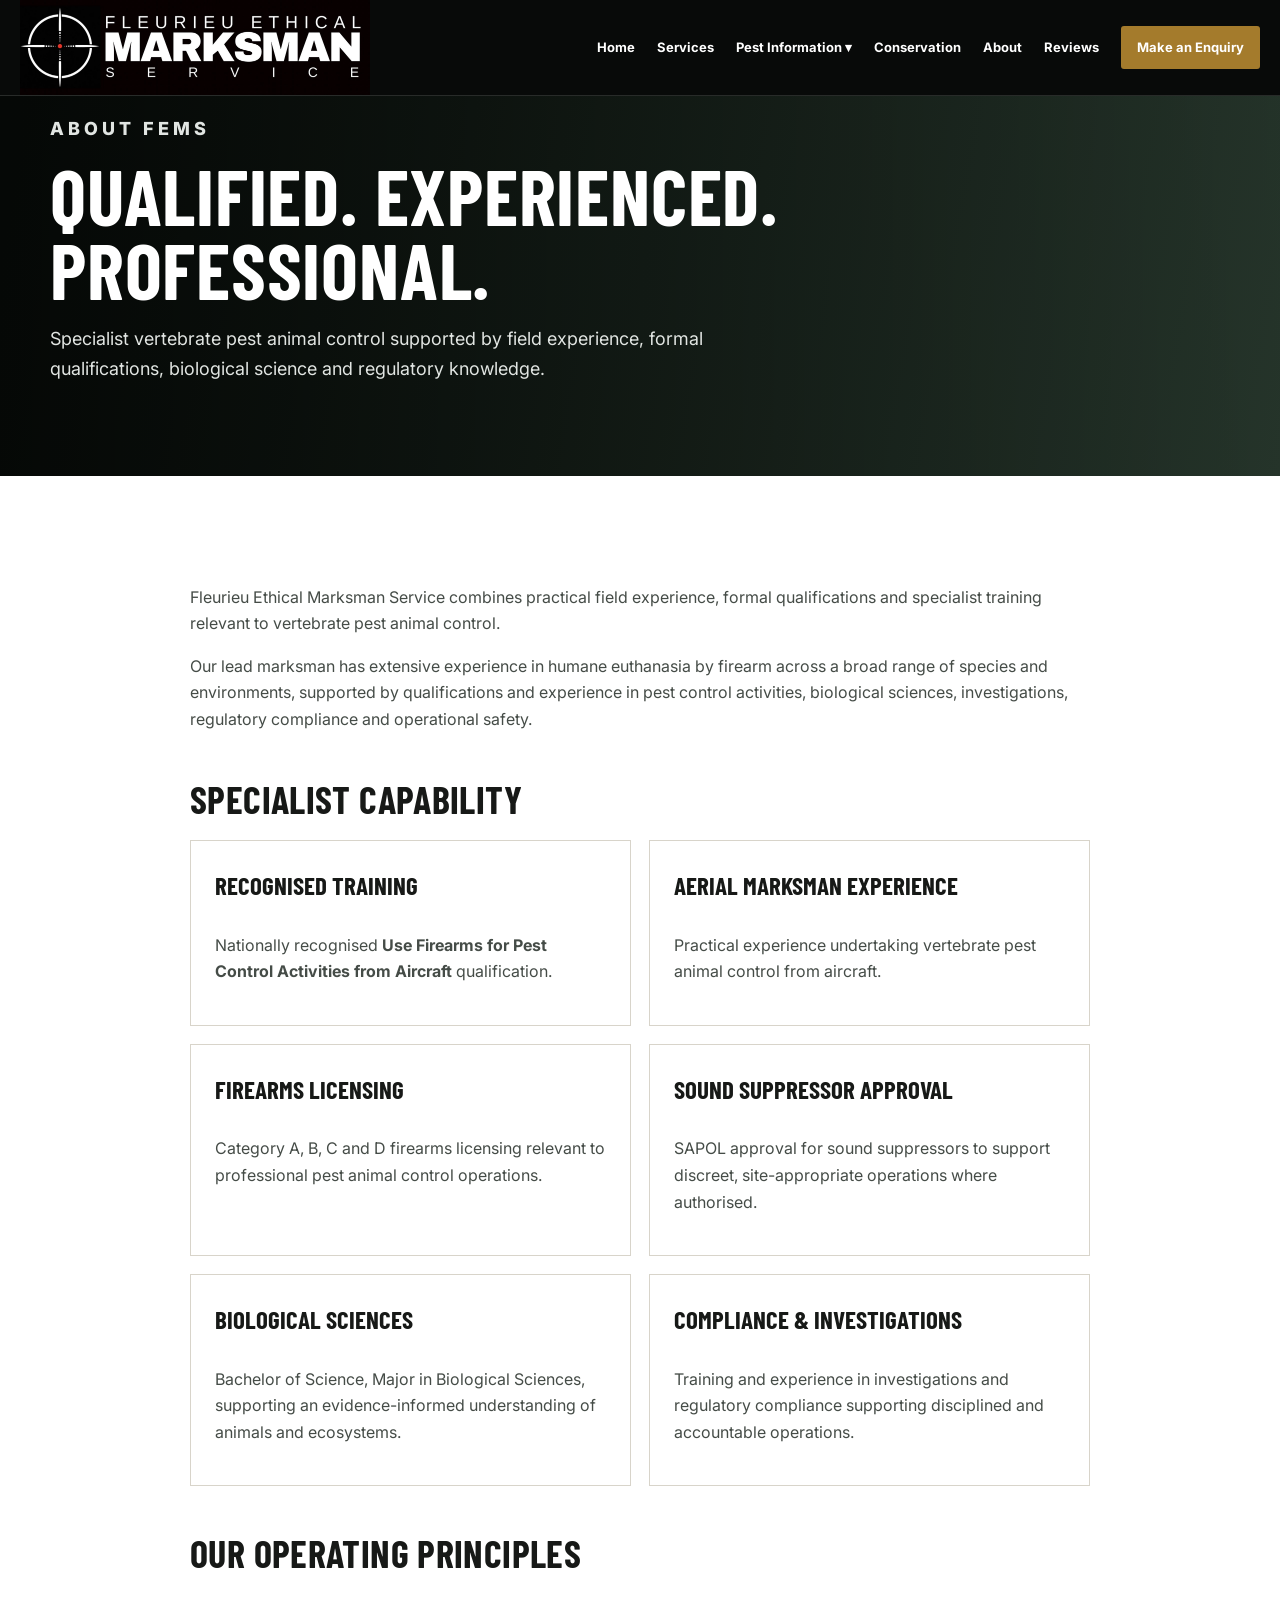
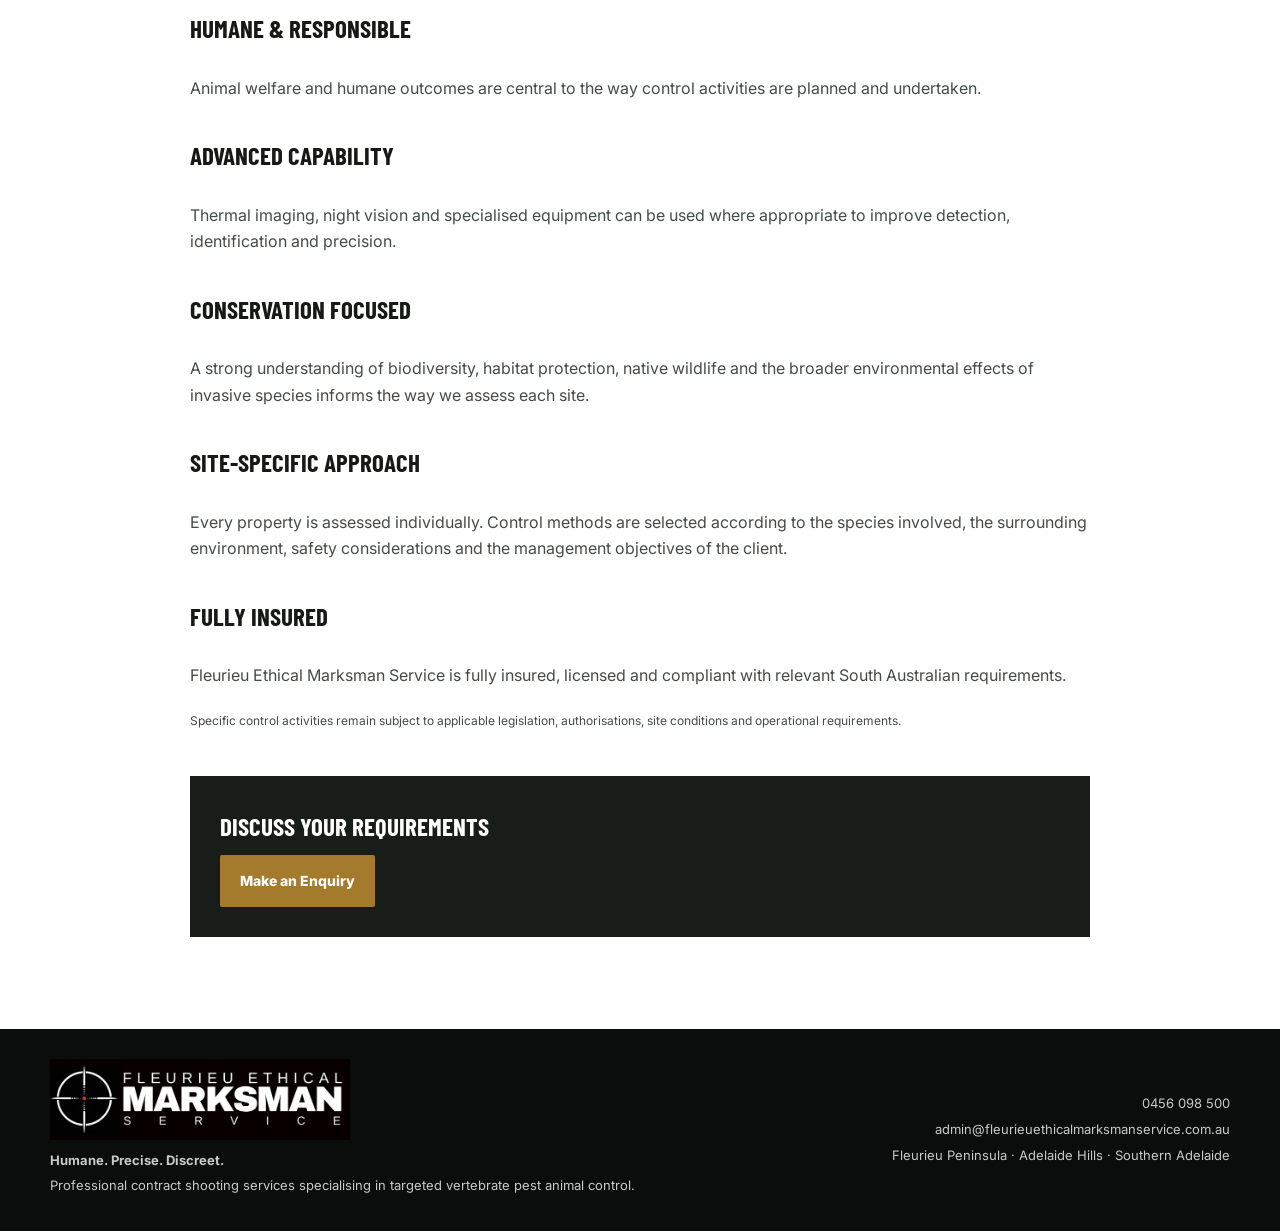
==== about.html @ 38e9bbe1 "Add files via upload" ====
<!doctype html><html lang="en-AU"><head><meta charset="utf-8"><meta name="viewport" content="width=device-width,initial-scale=1"><title>About FEMS | Fleurieu Ethical Marksman Service</title><meta name="description" content="Learn about the qualifications, experience, capability and professional approach behind Fleurieu Ethical Marksman Service."><link rel="stylesheet" href="styles.css"></head><body><header class="site-header"><nav class="nav"><a class="logo" href="index.html" aria-label="Fleurieu Ethical Marksman Service home"><img src="assets/logo.jpg" alt="Fleurieu Ethical Marksman Service"></a><button class="menu" aria-label="Open navigation">☰</button><div class="nav-links"><a href="index.html">Home</a><a href="index.html#services">Services</a><div class="dropdown"><button class="dropbtn">Pest Information ▾</button><div class="dropdown-content"><a href="feral-pigeons.html">Feral Pigeons</a><a href="european-rabbits.html">European Rabbits</a><a href="european-hares.html">European Hares</a><a href="red-foxes.html">Red Foxes</a><a href="feral-deer.html">Feral Deer</a><a href="feral-cats.html">Feral Cats</a></div></div><a href="conservation.html">Conservation</a><a href="about.html">About</a><a href="index.html#reviews">Reviews</a><a class="nav-cta" href="index.html#enquiry">Make an Enquiry</a></div></nav></header><main><section class="page-hero"><div class="wrap"><p class="kicker">About FEMS</p><h1>Qualified. Experienced. Professional.</h1><p>Specialist vertebrate pest animal control supported by field experience, formal qualifications, biological science and regulatory knowledge.</p></div></section><section class="section white"><div class="wrap article"><p>Fleurieu Ethical Marksman Service combines practical field experience, formal qualifications and specialist training relevant to vertebrate pest animal control.</p><p>Our lead marksman has extensive experience in humane euthanasia by firearm across a broad range of species and environments, supported by qualifications and experience in pest control activities, biological sciences, investigations, regulatory compliance and operational safety.</p><h2>Specialist capability</h2><div class="capability"><div><h3>Recognised Training</h3><p>Nationally recognised <strong>Use Firearms for Pest Control Activities from Aircraft</strong> qualification.</p></div><div><h3>Aerial Marksman Experience</h3><p>Practical experience undertaking vertebrate pest animal control from aircraft.</p></div><div><h3>Firearms Licensing</h3><p>Category A, B, C and D firearms licensing relevant to professional pest animal control operations.</p></div><div><h3>Sound Suppressor Approval</h3><p>SAPOL approval for sound suppressors to support discreet, site-appropriate operations where authorised.</p></div><div><h3>Biological Sciences</h3><p>Bachelor of Science, Major in Biological Sciences, supporting an evidence-informed understanding of animals and ecosystems.</p></div><div><h3>Compliance &amp; Investigations</h3><p>Training and experience in investigations and regulatory compliance supporting disciplined and accountable operations.</p></div></div><h2>Our operating principles</h2><h3>Humane &amp; Responsible</h3><p>Animal welfare and humane outcomes are central to the way control activities are planned and undertaken.</p><h3>Advanced Capability</h3><p>Thermal imaging, night vision and specialised equipment can be used where appropriate to improve detection, identification and precision.</p><h3>Conservation Focused</h3><p>A strong understanding of biodiversity, habitat protection, native wildlife and the broader environmental effects of invasive species informs the way we assess each site.</p><h3>Site-Specific Approach</h3><p>Every property is assessed individually. Control methods are selected according to the species involved, the surrounding environment, safety considerations and the management objectives of the client.</p><h3>Fully Insured</h3><p>Fleurieu Ethical Marksman Service is fully insured, licensed and compliant with relevant South Australian requirements.</p><p class="legal-note">Specific control activities remain subject to applicable legislation, authorisations, site conditions and operational requirements.</p><div class="service-cta"><h3>Discuss your requirements</h3><a class="button gold" href="index.html#enquiry">Make an Enquiry</a></div></div></section></main><footer class="footer"><div class="wrap footer-grid"><div><img class="footer-logo" src="assets/logo.jpg" alt="Fleurieu Ethical Marksman Service"><p><strong>Humane. Precise. Discreet.</strong></p><p>Professional contract shooting services specialising in targeted vertebrate pest animal control.</p></div><div class="footer-right"><p><a href="tel:+61456098500">0456 098 500</a></p><p><a href="mailto:admin@fleurieuethicalmarksmanservice.com.au">admin@fleurieuethicalmarksmanservice.com.au</a></p><p>Fleurieu Peninsula · Adelaide Hills · Southern Adelaide</p></div></div></footer><script>document.querySelector('.menu')?.addEventListener('click',()=>document.querySelector('.nav-links').classList.toggle('open'));</script></body></html>
---- styles.css ----
@import url('https://fonts.googleapis.com/css2?family=Barlow+Condensed:wght@500;600;700&family=Inter:wght@400;500;600;700&display=swap');
:root{--ink:#171917;--black:#0d0f0e;--charcoal:#1a1e1b;--paper:#f4f1e9;--white:#fff;--muted:#686d68;--gold:#a47b2c;--gold2:#c19a4b;--line:#d8d4ca;--green:#26342b;--max:1180px}
*{box-sizing:border-box}html{scroll-behavior:smooth}body{margin:0;background:var(--paper);color:var(--ink);font-family:Inter,Arial,sans-serif;line-height:1.66}img{max-width:100%;display:block}a{color:inherit}.wrap{width:min(var(--max),calc(100% - 40px));margin:auto}.narrow{width:min(820px,calc(100% - 40px));margin:auto}
.site-header{position:sticky;top:0;z-index:50;background:#080a09;border-bottom:1px solid #282b29}.nav{width:min(1240px,calc(100% - 32px));margin:auto;min-height:88px;display:flex;align-items:center;justify-content:space-between;gap:28px}.logo{display:block;width:350px;max-width:36vw}.logo img{width:100%;height:auto}.nav-links{display:flex;align-items:center;gap:22px;color:#fff;font-size:13px;font-weight:700}.nav-links>a,.dropbtn{text-decoration:none;color:#fff;background:none;border:0;font:inherit;padding:12px 0;cursor:pointer}.nav-links>a:hover,.dropbtn:hover{color:var(--gold2)}.nav-cta{background:var(--gold)!important;padding:11px 16px!important;border-radius:3px}.dropdown{position:relative}.dropdown-content{display:none;position:absolute;top:43px;left:-18px;width:245px;background:#111411;border:1px solid #2b302d;box-shadow:0 16px 35px #0008}.dropdown-content a{display:block;text-decoration:none;padding:11px 16px;color:#eee;border-bottom:1px solid #222723}.dropdown-content a:hover{background:#1c211d;color:var(--gold2)}.dropdown:hover .dropdown-content,.dropdown:focus-within .dropdown-content{display:block}.menu{display:none;color:white;background:none;border:0;font-size:28px}
.hero{min-height:670px;position:relative;display:flex;align-items:center;background:url('assets/hero.jpg') center 52%/cover no-repeat;color:#fff}.hero:before{content:'';position:absolute;inset:0;background:linear-gradient(90deg,rgba(0,0,0,.76) 0%,rgba(0,0,0,.55) 43%,rgba(0,0,0,.18) 78%,rgba(0,0,0,.1))}.hero-content{position:relative;z-index:1;width:min(var(--max),calc(100% - 40px));margin:auto;max-width:1180px}.hero-copy{max-width:760px}.kicker{font-size:12px;letter-spacing:.22em;font-weight:800;color:var(--gold2);text-transform:uppercase;margin:0 0 14px}.hero h1,.page-hero h1,h2{font-family:'Barlow Condensed',Arial,sans-serif;text-transform:uppercase;letter-spacing:.01em}.hero h1{font-size:clamp(58px,8vw,100px);line-height:.9;margin:0 0 25px}.hero h1 span{font-weight:500}.hero .lead{font-size:20px;max-width:760px;color:#f0f0ed;margin:0 0 16px}.hero .support{max-width:780px;color:#d6d9d6}.actions{display:flex;gap:12px;flex-wrap:wrap;margin-top:30px}.button{display:inline-block;text-decoration:none;padding:13px 19px;font-weight:800;font-size:14px;border:1px solid transparent;border-radius:2px}.button.gold{background:var(--gold);color:white}.button.dark{background:var(--black);color:white}.button.outline{border-color:#ccc;color:white}.button.light-outline{border-color:#222;color:#222}.button:hover{filter:brightness(1.08)}
.feature-strip{background:#101311;color:#fff;border-top:1px solid #272c28;border-bottom:1px solid #272c28}.features{display:grid;grid-template-columns:repeat(5,1fr)}.feature{padding:27px 22px;border-right:1px solid #2c312e}.feature:last-child{border-right:0}.feature b{display:block;font-family:'Barlow Condensed';font-size:18px;text-transform:uppercase;margin-bottom:5px}.feature span{font-size:13px;color:#c7cbc8}.feature .num{color:var(--gold2);font-weight:800;font-size:12px;letter-spacing:.1em;margin-bottom:8px}
.section{padding:92px 0}.section.white{background:white}.section.dark{background:var(--charcoal);color:#fff}.section.earth{background:#e8e3d7}.section h2{font-size:clamp(38px,5vw,58px);line-height:1.05;margin:0 0 20px}.heading{max-width:800px;margin-bottom:42px}.heading p:last-child{font-size:17px;color:#5b625d}.dark .heading p:last-child{color:#c5cac6}.intro p{font-size:18px;color:#4e554f}
.service-grid{display:grid;grid-template-columns:repeat(2,1fr);gap:16px}.service-card{background:#242925;padding:30px;border:1px solid #353c37}.service-card h3,.species-card h3{font-family:'Barlow Condensed';text-transform:uppercase;font-size:28px;margin:0 0 12px}.service-card p{color:#c9ceca}.learn{display:inline-block;margin-top:8px;color:var(--gold2);font-weight:800;text-decoration:none;font-size:13px;text-transform:uppercase;letter-spacing:.06em}.learn:hover{text-decoration:underline}.species-grid{display:grid;grid-template-columns:repeat(3,1fr);gap:18px}.species-card{background:white;border:1px solid var(--line);padding:28px;display:flex;flex-direction:column;min-height:285px}.species-card .species-kicker{color:var(--gold);font-size:12px;font-weight:800;text-transform:uppercase;letter-spacing:.08em}.species-card p{color:#535a55}.species-card .learn{margin-top:auto}.species-card.with-image{padding:0;overflow:hidden}.species-card.with-image img{height:190px;width:100%;object-fit:cover}.species-card.with-image .card-body{padding:25px;display:flex;flex-direction:column;flex:1}
.split{display:grid;grid-template-columns:1.08fr .92fr;gap:80px;align-items:start}.image-panel{min-height:480px;background:url('assets/conservation.jpg') center/cover no-repeat;box-shadow:0 18px 50px #0002}.values{border-top:1px solid #bfb8aa}.values div{display:flex;gap:20px;padding:17px 0;border-bottom:1px solid #bfb8aa;font-weight:700}.values b{color:var(--gold)}.quote{border-left:4px solid var(--gold);padding:3px 0 3px 20px;font-size:21px;font-weight:600;margin-top:28px}.who-grid,.why-grid{display:grid;grid-template-columns:repeat(4,1fr);gap:12px}.who-grid div,.why-grid div{background:#fff;border:1px solid var(--line);padding:20px;font-weight:700}.why-grid div span{display:block;color:#606661;font-weight:400;font-size:14px;margin-top:6px}.review-grid{display:grid;grid-template-columns:1.05fr .95fr;gap:60px;align-items:center}.stars{color:#d2a33d;letter-spacing:4px;font-size:24px}.review-box{background:#252a26;border:1px solid #3a423d;padding:32px}.review-box p{color:#cbd0cc}.areas{display:flex;flex-wrap:wrap;gap:9px}.areas span{border:1px solid #bcb8ae;background:white;padding:10px 14px;font-weight:700}
.contact-grid{display:grid;grid-template-columns:.9fr 1.1fr;gap:70px}.contact-info a{text-decoration:none}.form{display:grid;grid-template-columns:1fr 1fr;gap:15px}.form label{font-size:13px;font-weight:700}.form .full{grid-column:1/-1}.form input,.form select,.form textarea{width:100%;display:block;margin-top:6px;padding:13px;border:1px solid #c8c9c5;background:#fbfbf8;font:inherit}.form textarea{resize:vertical}.form small{grid-column:1/-1;color:#676d68}.form button{grid-column:1/-1;width:max-content}
.footer{background:#0b0d0c;color:#c7cbc8;padding:30px 0}.footer-grid{display:grid;grid-template-columns:1.4fr 1fr;gap:30px;align-items:center}.footer-logo{width:300px;margin-bottom:10px}.footer p{margin:4px 0;font-size:13px}.footer a{text-decoration:none}.footer-right{text-align:right}
.page-hero{position:relative;min-height:380px;display:flex;align-items:flex-end;background:linear-gradient(100deg,#111b14,#33483a);color:#fff;overflow:hidden}.page-hero.has-image{background-position:center;background-size:cover}.page-hero:before{content:'';position:absolute;inset:0;background:linear-gradient(90deg,rgba(0,0,0,.72),rgba(0,0,0,.28))}.page-hero .wrap{position:relative;z-index:1;padding-bottom:55px}.page-hero h1{font-size:clamp(52px,7vw,78px);line-height:.95;margin:0 0 12px}.page-hero p{max-width:720px;font-size:18px;color:#e1e5e2}.article{max-width:900px}.article h2{margin-top:48px;font-size:38px}.article h3{font-family:'Barlow Condensed';text-transform:uppercase;font-size:25px;margin-top:34px}.article p,.article li{color:#454c47}.article ul{padding-left:22px}.article li{margin:7px 0}.callout{background:#ebe5d8;border-left:4px solid var(--gold);padding:24px;margin:32px 0}.service-cta{margin-top:45px;padding:30px;background:#181d19;color:#fff}.service-cta h3{margin:0 0 8px;color:white}.service-cta p{color:#c9ceca}.breadcrumbs{font-size:12px;color:#777;margin-bottom:18px}.breadcrumbs a{text-decoration:none}.note{font-size:13px;color:#68706b}.capability{display:grid;grid-template-columns:1fr 1fr;gap:18px}.capability div{background:#fff;border:1px solid var(--line);padding:24px}.capability h3{margin-top:0}.legal-note{font-size:12px;color:#707670;margin-top:22px}
@media(max-width:920px){.logo{width:260px;max-width:60vw}.menu{display:block}.nav{min-height:78px}.nav-links{display:none;position:absolute;top:78px;left:0;right:0;background:#0c0f0d;padding:16px 22px;flex-direction:column;align-items:stretch}.nav-links.open{display:flex}.dropdown-content{position:static;width:100%;display:block;background:#151915;box-shadow:none;margin-top:4px}.dropbtn{display:none}.features{grid-template-columns:1fr 1fr}.feature{border-bottom:1px solid #2c312e}.species-grid{grid-template-columns:1fr 1fr}.who-grid,.why-grid{grid-template-columns:1fr 1fr}.split,.review-grid,.contact-grid{grid-template-columns:1fr}.service-grid{grid-template-columns:1fr}.footer-grid{grid-template-columns:1fr}.footer-right{text-align:left}.image-panel{min-height:360px}}
@media(max-width:600px){.wrap,.narrow,.hero-content{width:min(100% - 28px,var(--max))}.hero{min-height:620px;background-position:58% center}.hero h1{font-size:54px}.hero .lead{font-size:18px}.section{padding:68px 0}.features,.species-grid,.who-grid,.why-grid,.form,.capability{grid-template-columns:1fr}.feature{border-right:0}.form .full{grid-column:auto}.form small,.form button{grid-column:auto}.page-hero{min-height:320px}.footer-logo{width:250px}}
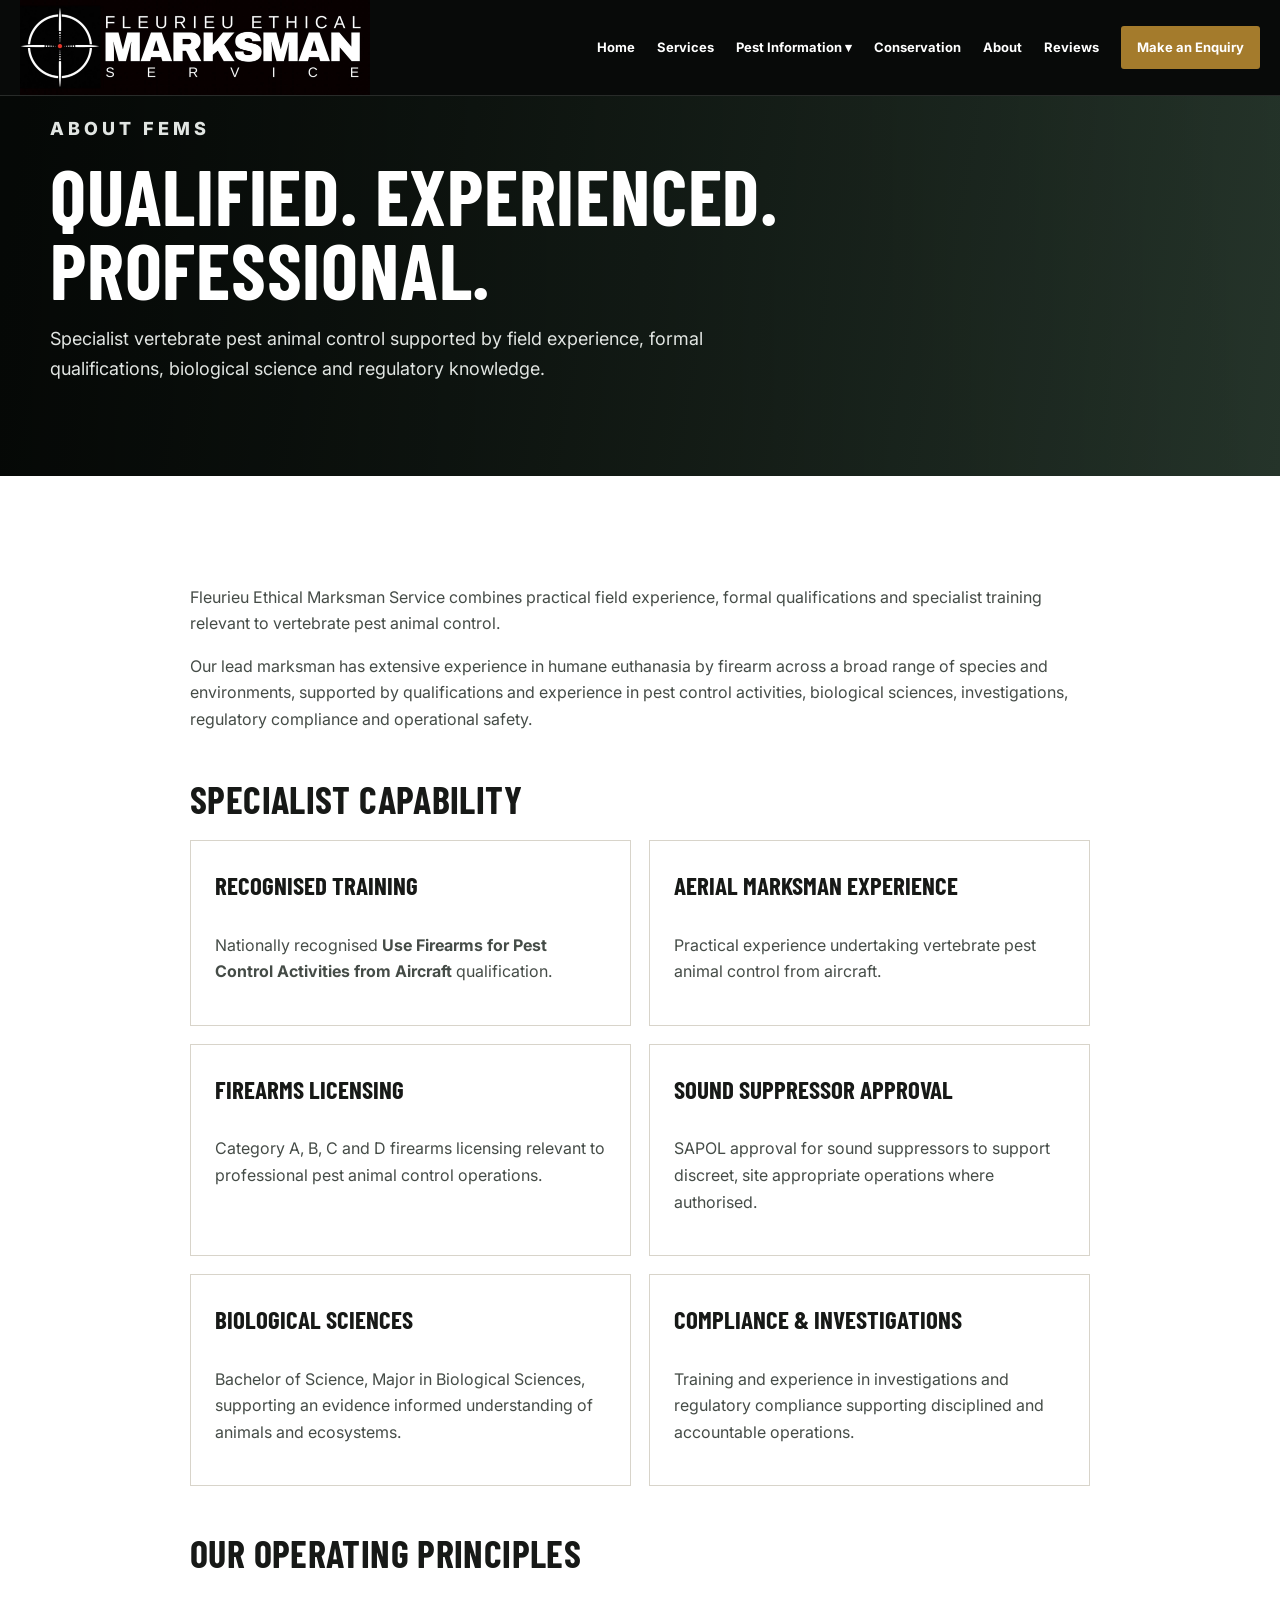
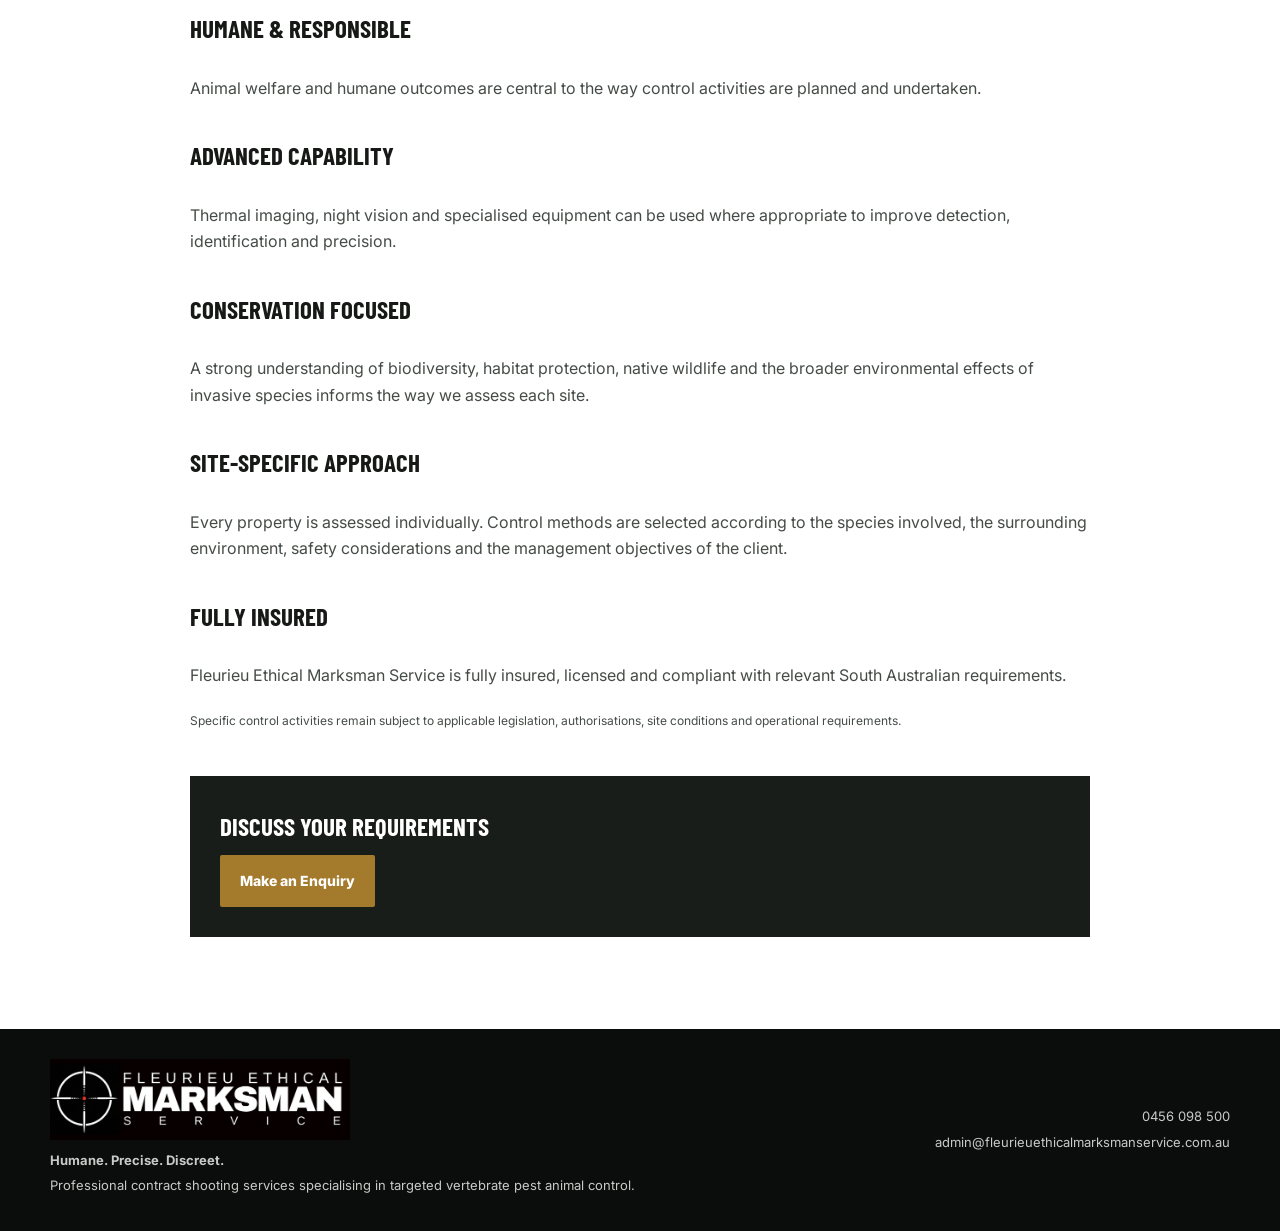
==== commit 3f4b4bb5: "Add files via upload" ====
--- a/about.html
+++ b/about.html
@@ -1 +1 @@
-<!doctype html><html lang="en-AU"><head><meta charset="utf-8"><meta name="viewport" content="width=device-width,initial-scale=1"><title>About FEMS | Fleurieu Ethical Marksman Service</title><meta name="description" content="Learn about the qualifications, experience, capability and professional approach behind Fleurieu Ethical Marksman Service."><link rel="stylesheet" href="styles.css"></head><body><header class="site-header"><nav class="nav"><a class="logo" href="index.html" aria-label="Fleurieu Ethical Marksman Service home"><img src="assets/logo.jpg" alt="Fleurieu Ethical Marksman Service"></a><button class="menu" aria-label="Open navigation">☰</button><div class="nav-links"><a href="index.html">Home</a><a href="index.html#services">Services</a><div class="dropdown"><button class="dropbtn">Pest Information ▾</button><div class="dropdown-content"><a href="feral-pigeons.html">Feral Pigeons</a><a href="european-rabbits.html">European Rabbits</a><a href="european-hares.html">European Hares</a><a href="red-foxes.html">Red Foxes</a><a href="feral-deer.html">Feral Deer</a><a href="feral-cats.html">Feral Cats</a></div></div><a href="conservation.html">Conservation</a><a href="about.html">About</a><a href="index.html#reviews">Reviews</a><a class="nav-cta" href="index.html#enquiry">Make an Enquiry</a></div></nav></header><main><section class="page-hero"><div class="wrap"><p class="kicker">About FEMS</p><h1>Qualified. Experienced. Professional.</h1><p>Specialist vertebrate pest animal control supported by field experience, formal qualifications, biological science and regulatory knowledge.</p></div></section><section class="section white"><div class="wrap article"><p>Fleurieu Ethical Marksman Service combines practical field experience, formal qualifications and specialist training relevant to vertebrate pest animal control.</p><p>Our lead marksman has extensive experience in humane euthanasia by firearm across a broad range of species and environments, supported by qualifications and experience in pest control activities, biological sciences, investigations, regulatory compliance and operational safety.</p><h2>Specialist capability</h2><div class="capability"><div><h3>Recognised Training</h3><p>Nationally recognised <strong>Use Firearms for Pest Control Activities from Aircraft</strong> qualification.</p></div><div><h3>Aerial Marksman Experience</h3><p>Practical experience undertaking vertebrate pest animal control from aircraft.</p></div><div><h3>Firearms Licensing</h3><p>Category A, B, C and D firearms licensing relevant to professional pest animal control operations.</p></div><div><h3>Sound Suppressor Approval</h3><p>SAPOL approval for sound suppressors to support discreet, site-appropriate operations where authorised.</p></div><div><h3>Biological Sciences</h3><p>Bachelor of Science, Major in Biological Sciences, supporting an evidence-informed understanding of animals and ecosystems.</p></div><div><h3>Compliance &amp; Investigations</h3><p>Training and experience in investigations and regulatory compliance supporting disciplined and accountable operations.</p></div></div><h2>Our operating principles</h2><h3>Humane &amp; Responsible</h3><p>Animal welfare and humane outcomes are central to the way control activities are planned and undertaken.</p><h3>Advanced Capability</h3><p>Thermal imaging, night vision and specialised equipment can be used where appropriate to improve detection, identification and precision.</p><h3>Conservation Focused</h3><p>A strong understanding of biodiversity, habitat protection, native wildlife and the broader environmental effects of invasive species informs the way we assess each site.</p><h3>Site-Specific Approach</h3><p>Every property is assessed individually. Control methods are selected according to the species involved, the surrounding environment, safety considerations and the management objectives of the client.</p><h3>Fully Insured</h3><p>Fleurieu Ethical Marksman Service is fully insured, licensed and compliant with relevant South Australian requirements.</p><p class="legal-note">Specific control activities remain subject to applicable legislation, authorisations, site conditions and operational requirements.</p><div class="service-cta"><h3>Discuss your requirements</h3><a class="button gold" href="index.html#enquiry">Make an Enquiry</a></div></div></section></main><footer class="footer"><div class="wrap footer-grid"><div><img class="footer-logo" src="assets/logo.jpg" alt="Fleurieu Ethical Marksman Service"><p><strong>Humane. Precise. Discreet.</strong></p><p>Professional contract shooting services specialising in targeted vertebrate pest animal control.</p></div><div class="footer-right"><p><a href="tel:+61456098500">0456 098 500</a></p><p><a href="mailto:admin@fleurieuethicalmarksmanservice.com.au">admin@fleurieuethicalmarksmanservice.com.au</a></p><p>Fleurieu Peninsula · Adelaide Hills · Southern Adelaide</p></div></div></footer><script>document.querySelector('.menu')?.addEventListener('click',()=>document.querySelector('.nav-links').classList.toggle('open'));</script></body></html>+<!doctype html><html lang="en-AU"><head><meta charset="utf-8"><meta name="viewport" content="width=device-width,initial-scale=1"><title>About FEMS | Fleurieu Ethical Marksman Service</title><meta name="description" content="Learn about the qualifications, experience, capability and professional approach behind Fleurieu Ethical Marksman Service."><link rel="stylesheet" href="styles.css"></head><body><header class="site-header"><nav class="nav"><a class="logo" href="index.html" aria-label="Fleurieu Ethical Marksman Service home"><img src="assets/logo.jpg" alt="Fleurieu Ethical Marksman Service"></a><button class="menu" aria-label="Open navigation">☰</button><div class="nav-links"><a href="index.html">Home</a><a href="services.html">Services</a><div class="dropdown"><a class="dropbtn" href="pest-information.html">Pest Information ▾</a><div class="dropdown-content"><a href="pest-information.html">Overview</a><a href="feral-pigeons.html">Feral Pigeons</a><a href="european-rabbits.html">European Rabbits</a><a href="european-hares.html">European Hares</a><a href="red-foxes.html">Red Foxes</a><a href="feral-deer.html">Feral Deer</a><a href="feral-cats.html">Feral Cats</a></div></div><a href="conservation.html">Conservation</a><a href="about.html">About</a><a href="index.html#reviews">Reviews</a><a class="nav-cta" href="index.html#enquiry">Make an Enquiry</a></div></nav></header><main><section class="page-hero"><div class="wrap"><p class="kicker">About FEMS</p><h1>Qualified. Experienced. Professional.</h1><p>Specialist vertebrate pest animal control supported by field experience, formal qualifications, biological science and regulatory knowledge.</p></div></section><section class="section white"><div class="wrap article"><p>Fleurieu Ethical Marksman Service combines practical field experience, formal qualifications and specialist training relevant to vertebrate pest animal control.</p><p>Our lead marksman has extensive experience in humane euthanasia by firearm across a broad range of species and environments, supported by qualifications and experience in pest control activities, biological sciences, investigations, regulatory compliance and operational safety.</p><h2>Specialist capability</h2><div class="capability"><div><h3>Recognised Training</h3><p>Nationally recognised <strong>Use Firearms for Pest Control Activities from Aircraft</strong> qualification.</p></div><div><h3>Aerial Marksman Experience</h3><p>Practical experience undertaking vertebrate pest animal control from aircraft.</p></div><div><h3>Firearms Licensing</h3><p>Category A, B, C and D firearms licensing relevant to professional pest animal control operations.</p></div><div><h3>Sound Suppressor Approval</h3><p>SAPOL approval for sound suppressors to support discreet, site appropriate operations where authorised.</p></div><div><h3>Biological Sciences</h3><p>Bachelor of Science, Major in Biological Sciences, supporting an evidence informed understanding of animals and ecosystems.</p></div><div><h3>Compliance &amp; Investigations</h3><p>Training and experience in investigations and regulatory compliance supporting disciplined and accountable operations.</p></div></div><h2>Our operating principles</h2><h3>Humane &amp; Responsible</h3><p>Animal welfare and humane outcomes are central to the way control activities are planned and undertaken.</p><h3>Advanced Capability</h3><p>Thermal imaging, night vision and specialised equipment can be used where appropriate to improve detection, identification and precision.</p><h3>Conservation Focused</h3><p>A strong understanding of biodiversity, habitat protection, native wildlife and the broader environmental effects of invasive species informs the way we assess each site.</p><h3>Site-Specific Approach</h3><p>Every property is assessed individually. Control methods are selected according to the species involved, the surrounding environment, safety considerations and the management objectives of the client.</p><h3>Fully Insured</h3><p>Fleurieu Ethical Marksman Service is fully insured, licensed and compliant with relevant South Australian requirements.</p><p class="legal-note">Specific control activities remain subject to applicable legislation, authorisations, site conditions and operational requirements.</p><div class="service-cta"><h3>Discuss your requirements</h3><a class="button gold" href="index.html#enquiry">Make an Enquiry</a></div></div></section></main><footer class="footer"><div class="wrap footer-grid"><div><img class="footer-logo" src="assets/logo.jpg" alt="Fleurieu Ethical Marksman Service"><p><strong>Humane. Precise. Discreet.</strong></p><p>Professional contract shooting services specialising in targeted vertebrate pest animal control.</p></div><div class="footer-right"><p><a href="tel:+61456098500">0456 098 500</a></p><p><a href="mailto:admin@fleurieuethicalmarksmanservice.com.au">admin@fleurieuethicalmarksmanservice.com.au</a></p></div></div></footer><script>document.querySelector('.menu')?.addEventListener('click',()=>document.querySelector('.nav-links').classList.toggle('open'));</script></body></html>
--- a/styles.css
+++ b/styles.css
@@ -12,3 +12,77 @@
 .page-hero{position:relative;min-height:380px;display:flex;align-items:flex-end;background:linear-gradient(100deg,#111b14,#33483a);color:#fff;overflow:hidden}.page-hero.has-image{background-position:center;background-size:cover}.page-hero:before{content:'';position:absolute;inset:0;background:linear-gradient(90deg,rgba(0,0,0,.72),rgba(0,0,0,.28))}.page-hero .wrap{position:relative;z-index:1;padding-bottom:55px}.page-hero h1{font-size:clamp(52px,7vw,78px);line-height:.95;margin:0 0 12px}.page-hero p{max-width:720px;font-size:18px;color:#e1e5e2}.article{max-width:900px}.article h2{margin-top:48px;font-size:38px}.article h3{font-family:'Barlow Condensed';text-transform:uppercase;font-size:25px;margin-top:34px}.article p,.article li{color:#454c47}.article ul{padding-left:22px}.article li{margin:7px 0}.callout{background:#ebe5d8;border-left:4px solid var(--gold);padding:24px;margin:32px 0}.service-cta{margin-top:45px;padding:30px;background:#181d19;color:#fff}.service-cta h3{margin:0 0 8px;color:white}.service-cta p{color:#c9ceca}.breadcrumbs{font-size:12px;color:#777;margin-bottom:18px}.breadcrumbs a{text-decoration:none}.note{font-size:13px;color:#68706b}.capability{display:grid;grid-template-columns:1fr 1fr;gap:18px}.capability div{background:#fff;border:1px solid var(--line);padding:24px}.capability h3{margin-top:0}.legal-note{font-size:12px;color:#707670;margin-top:22px}
 @media(max-width:920px){.logo{width:260px;max-width:60vw}.menu{display:block}.nav{min-height:78px}.nav-links{display:none;position:absolute;top:78px;left:0;right:0;background:#0c0f0d;padding:16px 22px;flex-direction:column;align-items:stretch}.nav-links.open{display:flex}.dropdown-content{position:static;width:100%;display:block;background:#151915;box-shadow:none;margin-top:4px}.dropbtn{display:none}.features{grid-template-columns:1fr 1fr}.feature{border-bottom:1px solid #2c312e}.species-grid{grid-template-columns:1fr 1fr}.who-grid,.why-grid{grid-template-columns:1fr 1fr}.split,.review-grid,.contact-grid{grid-template-columns:1fr}.service-grid{grid-template-columns:1fr}.footer-grid{grid-template-columns:1fr}.footer-right{text-align:left}.image-panel{min-height:360px}}
 @media(max-width:600px){.wrap,.narrow,.hero-content{width:min(100% - 28px,var(--max))}.hero{min-height:620px;background-position:58% center}.hero h1{font-size:54px}.hero .lead{font-size:18px}.section{padding:68px 0}.features,.species-grid,.who-grid,.why-grid,.form,.capability{grid-template-columns:1fr}.feature{border-right:0}.form .full{grid-column:auto}.form small,.form button{grid-column:auto}.page-hero{min-height:320px}.footer-logo{width:250px}}
+
+
+/* --- FEMS image enhancement update --- */
+.visual-feature {
+  background: #111;
+  padding: 0;
+}
+.visual-feature .wrap {
+  max-width: 1180px;
+  padding-top: 0;
+  padding-bottom: 0;
+}
+.visual-feature img {
+  width: 100%;
+  height: clamp(280px, 43vw, 520px);
+  object-fit: cover;
+  display: block;
+}
+.species-card.with-image {
+  overflow: hidden;
+  padding: 0;
+}
+.species-card.with-image > img {
+  width: 100%;
+  height: 220px;
+  object-fit: cover;
+  display: block;
+}
+.species-card .card-body {
+  padding: 24px;
+}
+.image-text {
+  align-items: center;
+}
+.content-photo {
+  width: 100%;
+  max-height: 480px;
+  object-fit: cover;
+  display: block;
+  border-radius: 14px;
+}
+.field-gallery {
+  display: grid;
+  grid-template-columns: repeat(3, 1fr);
+  gap: 20px;
+  margin-top: 28px;
+}
+.field-gallery figure {
+  margin: 0;
+  background: rgba(255,255,255,.06);
+  border-radius: 14px;
+  overflow: hidden;
+}
+.field-gallery img {
+  width: 100%;
+  height: 250px;
+  object-fit: cover;
+  display: block;
+}
+.field-gallery figcaption {
+  padding: 14px 16px 16px;
+  font-size: .92rem;
+  opacity: .85;
+}
+.photo-note {
+  max-width: 900px;
+  font-size: 1.05rem;
+  line-height: 1.7;
+}
+@media (max-width: 800px) {
+  .field-gallery { grid-template-columns: 1fr; }
+  .field-gallery img { height: 240px; }
+  .species-card.with-image > img { height: 240px; }
+}
